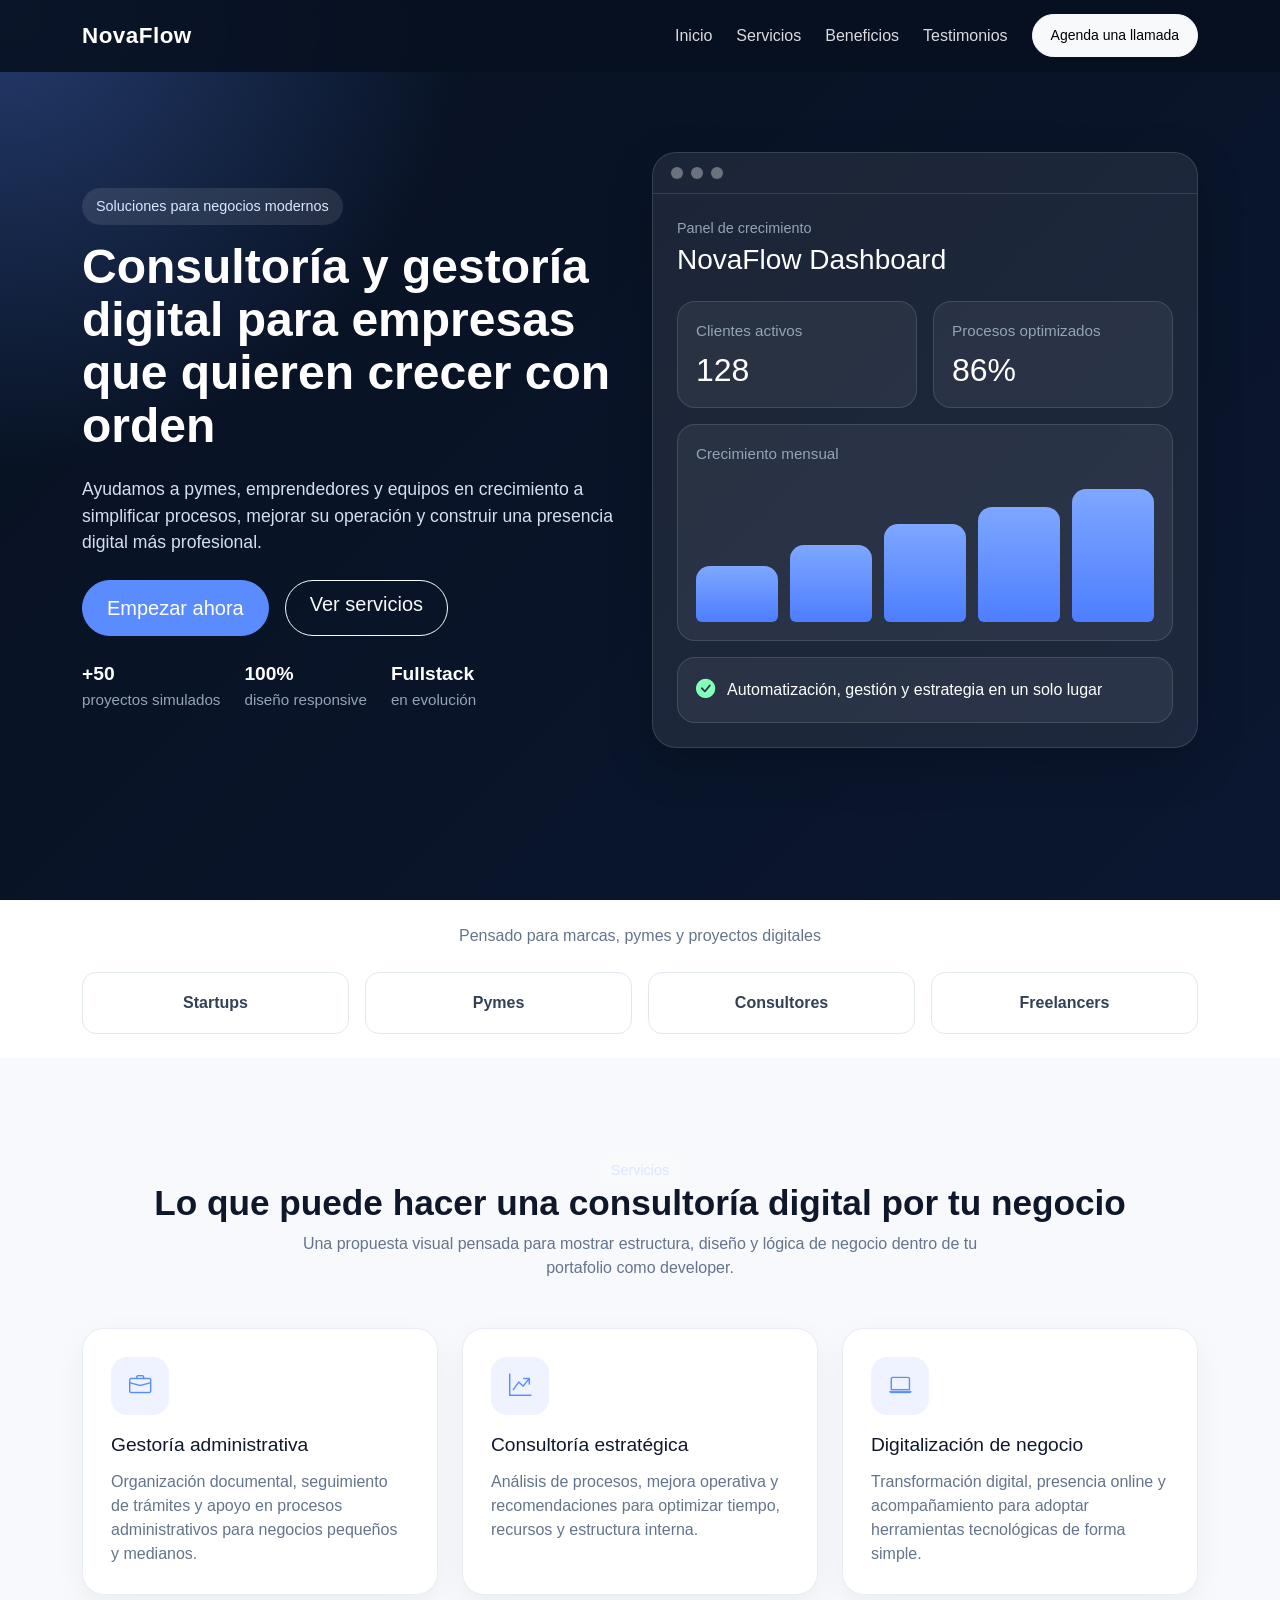
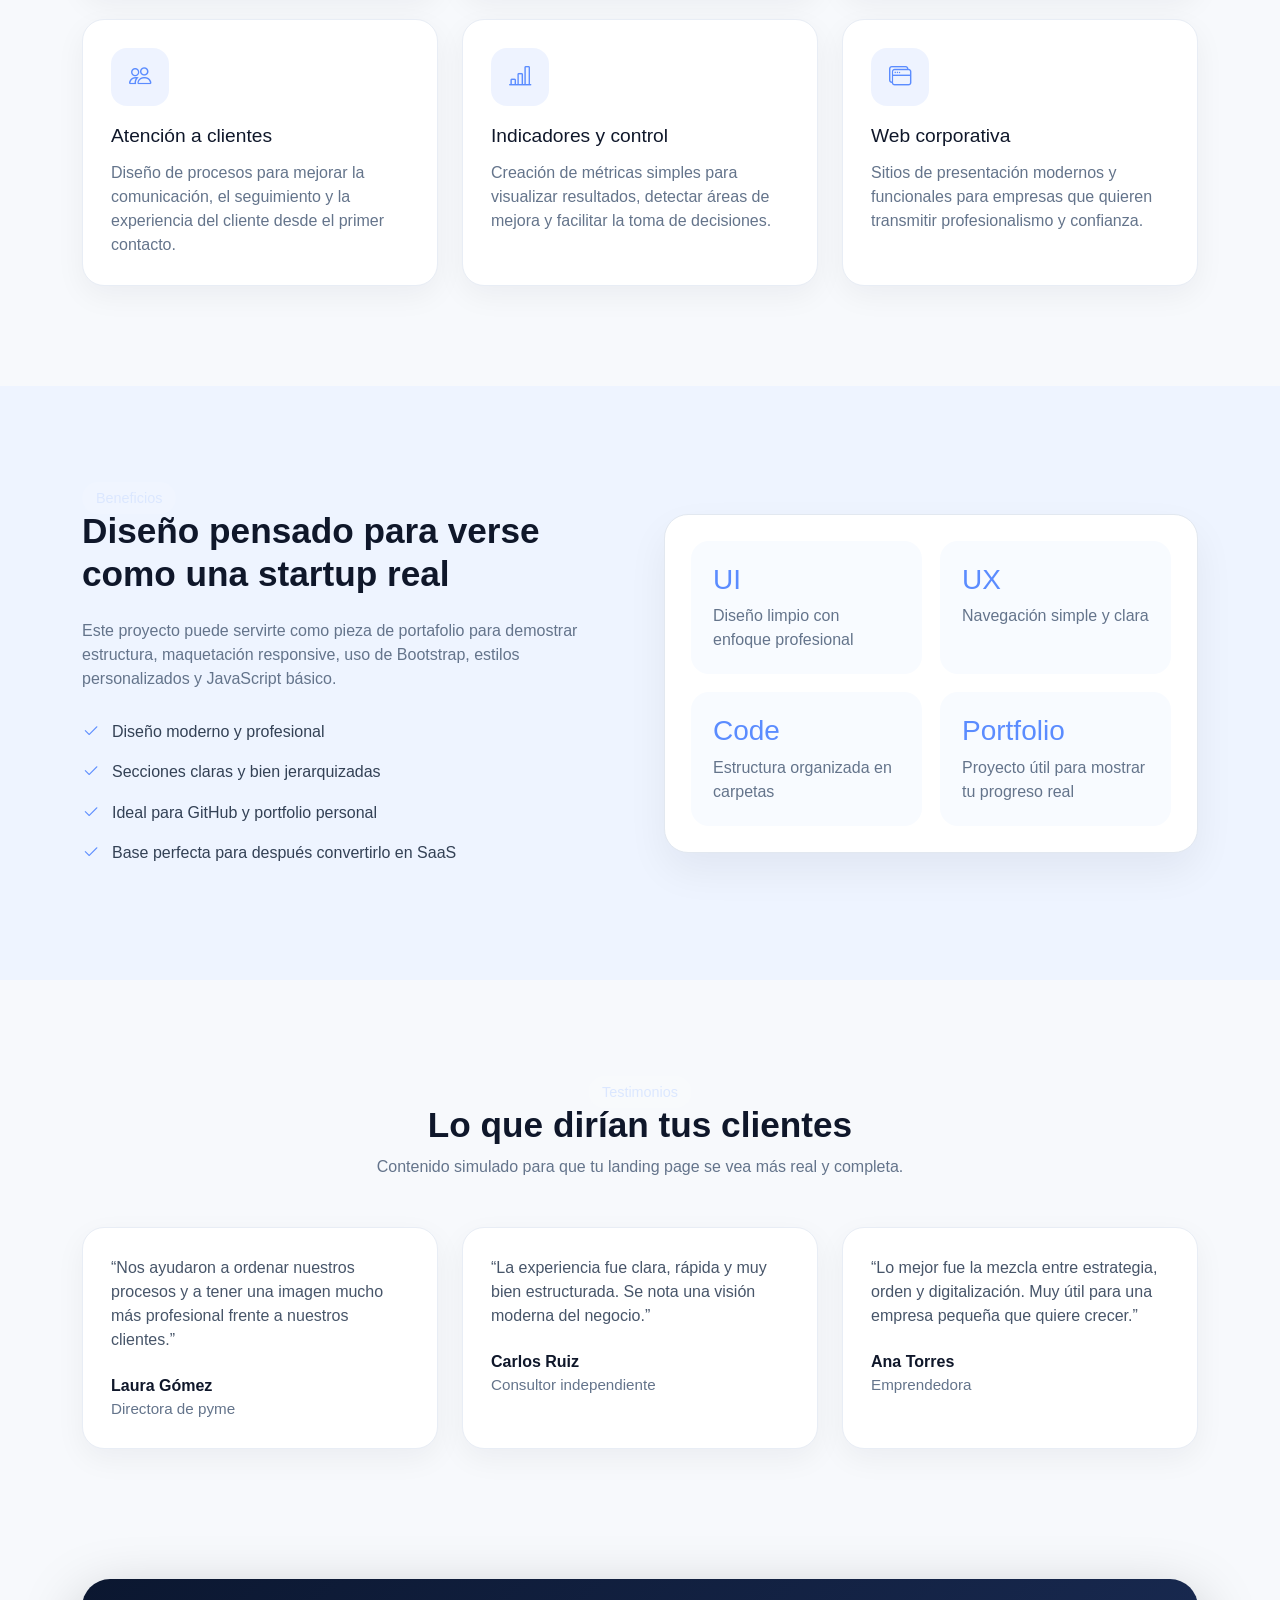
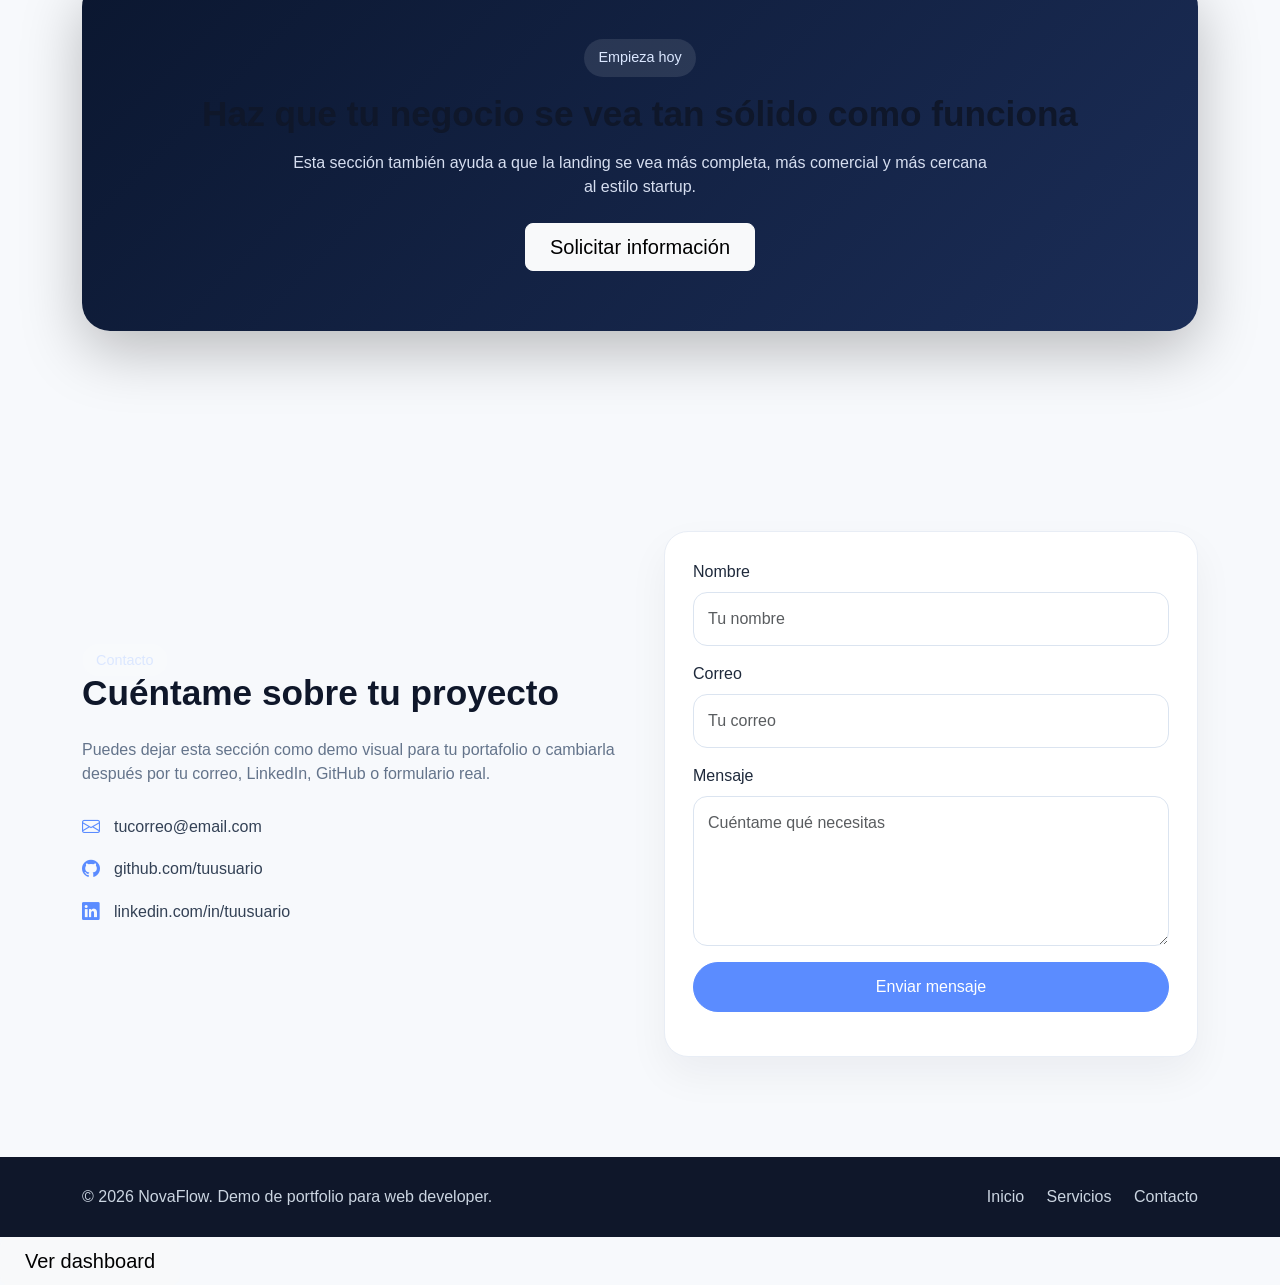
==== index.html @ e95fcbe2 "chore: initialize project structure with html css and js folders" ====
<!DOCTYPE html>
<html lang="es">
<head>
  <meta charset="UTF-8" />
  <meta name="viewport" content="width=device-width, initial-scale=1.0" />
  <title>NovaFlow | Consultoría y Gestión Digital</title>

  <!-- Bootstrap -->
  <link
    href="https://cdn.jsdelivr.net/npm/bootstrap@5.3.3/dist/css/bootstrap.min.css"
    rel="stylesheet"
  />

  <!-- Bootstrap Icons -->
  <link
    rel="stylesheet"
    href="https://cdn.jsdelivr.net/npm/bootstrap-icons@1.11.3/font/bootstrap-icons.min.css"
  />

  <!-- CSS -->
  <link rel="stylesheet" href="css/style.css" />
</head>
<body>

  <!-- NAVBAR -->
  <nav class="navbar navbar-expand-lg fixed-top navbar-dark custom-navbar">
    <div class="container">
      <a class="navbar-brand fw-bold" href="#">NovaFlow</a>

      <button
        class="navbar-toggler"
        type="button"
        data-bs-toggle="collapse"
        data-bs-target="#navbarContent"
        aria-controls="navbarContent"
        aria-expanded="false"
        aria-label="Abrir menú"
      >
        <span class="navbar-toggler-icon"></span>
      </button>

      <div class="collapse navbar-collapse" id="navbarContent">
        <ul class="navbar-nav ms-auto align-items-lg-center gap-lg-2">
          <li class="nav-item"><a class="nav-link" href="#inicio">Inicio</a></li>
          <li class="nav-item"><a class="nav-link" href="#servicios">Servicios</a></li>
          <li class="nav-item"><a class="nav-link" href="#beneficios">Beneficios</a></li>
          <li class="nav-item"><a class="nav-link" href="#testimonios">Testimonios</a></li>
          <li class="nav-item ms-lg-2">
            <a class="btn btn-sm btn-light btn-nav" href="#contacto">Agenda una llamada</a>
          </li>
        </ul>
      </div>
    </div>
  </nav>

  <!-- HERO -->
  <header id="inicio" class="hero-section">
    <div class="container">
      <div class="row align-items-center min-vh-100 py-5">
        <div class="col-lg-6">
          <span class="tag-badge mb-3 d-inline-block">Soluciones para negocios modernos</span>
          <h1 class="hero-title mb-4">
            Consultoría y gestoría digital para empresas que quieren crecer con orden
          </h1>
          <p class="hero-text mb-4">
            Ayudamos a pymes, emprendedores y equipos en crecimiento a simplificar procesos,
            mejorar su operación y construir una presencia digital más profesional.
          </p>

          <div class="d-flex flex-wrap gap-3 mb-4">
            <a href="#contacto" class="btn btn-primary btn-lg px-4">Empezar ahora</a>
            <a href="#servicios" class="btn btn-outline-light btn-lg px-4">Ver servicios</a>
          </div>

          <div class="hero-mini-info d-flex flex-wrap gap-4">
            <div>
              <strong>+50</strong>
              <span>proyectos simulados</span>
            </div>
            <div>
              <strong>100%</strong>
              <span>diseño responsive</span>
            </div>
            <div>
              <strong>Fullstack</strong>
              <span>en evolución</span>
            </div>
          </div>
        </div>

        <div class="col-lg-6 mt-5 mt-lg-0">
          <div class="dashboard-card shadow-lg">
            <div class="dashboard-top">
              <span></span>
              <span></span>
              <span></span>
            </div>

            <div class="dashboard-body">
              <div class="dashboard-header mb-4">
                <p class="small-label mb-1">Panel de crecimiento</p>
                <h3 class="mb-0">NovaFlow Dashboard</h3>
              </div>

              <div class="row g-3">
                <div class="col-6">
                  <div class="metric-box">
                    <p>Clientes activos</p>
                    <h4>128</h4>
                  </div>
                </div>
                <div class="col-6">
                  <div class="metric-box">
                    <p>Procesos optimizados</p>
                    <h4>86%</h4>
                  </div>
                </div>
                <div class="col-12">
                  <div class="chart-box">
                    <p class="mb-3">Crecimiento mensual</p>
                    <div class="bars">
                      <div class="bar bar-1"></div>
                      <div class="bar bar-2"></div>
                      <div class="bar bar-3"></div>
                      <div class="bar bar-4"></div>
                      <div class="bar bar-5"></div>
                    </div>
                  </div>
                </div>
                <div class="col-12">
                  <div class="status-box">
                    <i class="bi bi-check-circle-fill"></i>
                    <span>Automatización, gestión y estrategia en un solo lugar</span>
                  </div>
                </div>
              </div>
            </div>
          </div>
        </div>
      </div>  
    </div>
  </header>

  <!-- LOGOS / TRUST -->
  <section class="trust-section py-4">
    <div class="container">
      <p class="text-center trust-text mb-4">Pensado para marcas, pymes y proyectos digitales</p>
      <div class="row text-center g-3">
        <div class="col-6 col-md-3"><div class="trust-box">Startups</div></div>
        <div class="col-6 col-md-3"><div class="trust-box">Pymes</div></div>
        <div class="col-6 col-md-3"><div class="trust-box">Consultores</div></div>
        <div class="col-6 col-md-3"><div class="trust-box">Freelancers</div></div>
      </div>
    </div>
  </section>

  <!-- SERVICIOS -->
  <section id="servicios" class="section-padding">
    <div class="container">
      <div class="section-heading text-center mb-5 reveal">
        <span class="section-tag">Servicios</span>
        <h2>Lo que puede hacer una consultoría digital por tu negocio</h2>
        <p>
          Una propuesta visual pensada para mostrar estructura, diseño y lógica de negocio
          dentro de tu portafolio como developer.
        </p>
      </div>

      <div class="row g-4">
        <div class="col-md-6 col-lg-4 reveal">
          <div class="service-card h-100">
            <div class="icon-circle"><i class="bi bi-briefcase"></i></div>
            <h3>Gestoría administrativa</h3>
            <p>
              Organización documental, seguimiento de trámites y apoyo en procesos administrativos
              para negocios pequeños y medianos.
            </p>
          </div>
        </div>

        <div class="col-md-6 col-lg-4 reveal">
          <div class="service-card h-100">
            <div class="icon-circle"><i class="bi bi-graph-up-arrow"></i></div>
            <h3>Consultoría estratégica</h3>
            <p>
              Análisis de procesos, mejora operativa y recomendaciones para optimizar tiempo,
              recursos y estructura interna.
            </p>
          </div>
        </div>

        <div class="col-md-6 col-lg-4 reveal">
          <div class="service-card h-100">
            <div class="icon-circle"><i class="bi bi-laptop"></i></div>
            <h3>Digitalización de negocio</h3>
            <p>
              Transformación digital, presencia online y acompañamiento para adoptar herramientas
              tecnológicas de forma simple.
            </p>
          </div>
        </div>

        <div class="col-md-6 col-lg-4 reveal">
          <div class="service-card h-100">
            <div class="icon-circle"><i class="bi bi-people"></i></div>
            <h3>Atención a clientes</h3>
            <p>
              Diseño de procesos para mejorar la comunicación, el seguimiento y la experiencia
              del cliente desde el primer contacto.
            </p>
          </div>
        </div>

        <div class="col-md-6 col-lg-4 reveal">
          <div class="service-card h-100">
            <div class="icon-circle"><i class="bi bi-bar-chart-line"></i></div>
            <h3>Indicadores y control</h3>
            <p>
              Creación de métricas simples para visualizar resultados, detectar áreas de mejora
              y facilitar la toma de decisiones.
            </p>
          </div>
        </div>

        <div class="col-md-6 col-lg-4 reveal">
          <div class="service-card h-100">
            <div class="icon-circle"><i class="bi bi-window-stack"></i></div>
            <h3>Web corporativa</h3>
            <p>
              Sitios de presentación modernos y funcionales para empresas que quieren transmitir
              profesionalismo y confianza.
            </p>
          </div>
        </div>
      </div>
    </div>
  </section>

  <!-- BENEFICIOS -->
  <section id="beneficios" class="benefits-section section-padding">
    <div class="container">
      <div class="row align-items-center g-5">
        <div class="col-lg-6 reveal">
          <span class="section-tag">Beneficios</span>
          <h2 class="mb-4">Diseño pensado para verse como una startup real</h2>
          <p class="benefit-text">
            Este proyecto puede servirte como pieza de portafolio para demostrar estructura,
            maquetación responsive, uso de Bootstrap, estilos personalizados y JavaScript básico.
          </p>

          <div class="benefit-list">
            <div class="benefit-item">
              <i class="bi bi-check2"></i>
              <span>Diseño moderno y profesional</span>
            </div>
            <div class="benefit-item">
              <i class="bi bi-check2"></i>
              <span>Secciones claras y bien jerarquizadas</span>
            </div>
            <div class="benefit-item">
              <i class="bi bi-check2"></i>
              <span>Ideal para GitHub y portfolio personal</span>
            </div>
            <div class="benefit-item">
              <i class="bi bi-check2"></i>
              <span>Base perfecta para después convertirlo en SaaS</span>
            </div>
          </div>
        </div>

        <div class="col-lg-6 reveal">
          <div class="benefit-panel">
            <div class="benefit-stat">
              <h3>UI</h3>
              <p>Diseño limpio con enfoque profesional</p>
            </div>
            <div class="benefit-stat">
              <h3>UX</h3>
              <p>Navegación simple y clara</p>
            </div>
            <div class="benefit-stat">
              <h3>Code</h3>
              <p>Estructura organizada en carpetas</p>
            </div>
            <div class="benefit-stat">
              <h3>Portfolio</h3>
              <p>Proyecto útil para mostrar tu progreso real</p>
            </div>
          </div>
        </div>
      </div>
    </div>
  </section>

  <!-- TESTIMONIOS -->
  <section id="testimonios" class="section-padding">
    <div class="container">
      <div class="section-heading text-center mb-5 reveal">
        <span class="section-tag">Testimonios</span>
        <h2>Lo que dirían tus clientes</h2>
        <p>Contenido simulado para que tu landing page se vea más real y completa.</p>
      </div>

      <div class="row g-4">
        <div class="col-md-4 reveal">
          <div class="testimonial-card h-100">
            <p>
              “Nos ayudaron a ordenar nuestros procesos y a tener una imagen mucho más profesional
              frente a nuestros clientes.”
            </p>
            <div class="testimonial-user">
              <strong>Laura Gómez</strong>
              <span>Directora de pyme</span>
            </div>
          </div>
        </div>

        <div class="col-md-4 reveal">
          <div class="testimonial-card h-100">
            <p>
              “La experiencia fue clara, rápida y muy bien estructurada. Se nota una visión
              moderna del negocio.”
            </p>
            <div class="testimonial-user">
              <strong>Carlos Ruiz</strong>
              <span>Consultor independiente</span>
            </div>
          </div>
        </div>

        <div class="col-md-4 reveal">
          <div class="testimonial-card h-100">
            <p>
              “Lo mejor fue la mezcla entre estrategia, orden y digitalización. Muy útil para
              una empresa pequeña que quiere crecer.”
            </p>
            <div class="testimonial-user">
              <strong>Ana Torres</strong>
              <span>Emprendedora</span>
            </div>
          </div>
        </div>
      </div>
    </div>
  </section>

  <!-- CTA -->
  <section class="cta-section">
    <div class="container">
      <div class="cta-box text-center reveal">
        <span class="section-tag mb-3 d-inline-block">Empieza hoy</span>
        <h2 class="mb-3">Haz que tu negocio se vea tan sólido como funciona</h2>
        <p class="mb-4">
          Esta sección también ayuda a que la landing se vea más completa, más comercial y más cercana al estilo startup.
        </p>
        <a href="#contacto" class="btn btn-light btn-lg px-4">Solicitar información</a>
      </div>
    </div>
  </section>

  <!-- CONTACTO -->
  <section id="contacto" class="section-padding">
    <div class="container">
      <div class="row g-5 align-items-center">
        <div class="col-lg-6 reveal">
          <span class="section-tag">Contacto</span>
          <h2 class="mb-4">Cuéntame sobre tu proyecto</h2>
          <p class="contact-text">
            Puedes dejar esta sección como demo visual para tu portafolio o cambiarla después
            por tu correo, LinkedIn, GitHub o formulario real.
          </p>

          <div class="contact-info">
            <div class="contact-item">
              <i class="bi bi-envelope"></i>
              <span>tucorreo@email.com</span>
            </div>
            <div class="contact-item">
              <i class="bi bi-github"></i>
              <span>github.com/tuusuario</span>
            </div>
            <div class="contact-item">
              <i class="bi bi-linkedin"></i>
              <span>linkedin.com/in/tuusuario</span>
            </div>
          </div>
        </div>

        <div class="col-lg-6 reveal">
          <form class="contact-form" id="contactForm">
            <div class="mb-3">
              <label for="nombre" class="form-label">Nombre</label>
              <input type="text" class="form-control" id="nombre" placeholder="Tu nombre" />
            </div>

            <div class="mb-3">
              <label for="email" class="form-label">Correo</label>
              <input type="email" class="form-control" id="email" placeholder="Tu correo" />
            </div>

            <div class="mb-3">
              <label for="mensaje" class="form-label">Mensaje</label>
              <textarea class="form-control" id="mensaje" rows="5" placeholder="Cuéntame qué necesitas"></textarea>
            </div>

            <button type="submit" class="btn btn-primary w-100">Enviar mensaje</button>
            <p id="formResponse" class="form-response mt-3 mb-0"></p>
          </form>
        </div>
      </div>
    </div>
  </section>

  <!-- FOOTER -->
  <footer class="footer-section">
    <div class="container">
      <div class="d-flex flex-column flex-md-row justify-content-between align-items-center gap-3">
        <p class="mb-0">© 2026 NovaFlow. Demo de portfolio para web developer.</p>
        <div class="footer-links">
          <a href="#inicio">Inicio</a>
          <a href="#servicios">Servicios</a>
          <a href="#contacto">Contacto</a>
        </div>
      </div>
    </div>
  </footer>

  <!-- Bootstrap -->
  <script src="https://cdn.jsdelivr.net/npm/bootstrap@5.3.3/dist/js/bootstrap.bundle.min.js"></script>
<a href="dashboard.html" class="btn btn-light btn-lg px-4">Ver dashboard</a>
  <!-- JS -->
  <script src="js/script.js"></script>
</body>
</html>
---- css/style.css ----
:root {
  --bg-dark: #071120;
  --bg-dark-2: #0b1730;
  --primary: #5b8cff;
  --primary-hover: #4579f5;
  --light: #ffffff;
  --text: #d6def0;
  --muted: #94a3b8;
  --card: rgba(255, 255, 255, 0.06);
  --border: rgba(255, 255, 255, 0.12);
  --shadow: 0 20px 60px rgba(0, 0, 0, 0.25);
}

html {
  scroll-behavior: smooth;
}

body {
  font-family: Arial, Helvetica, sans-serif;
  background-color: #f7f9fc;
  color: #1e293b;
}

a {
  text-decoration: none;
}

.custom-navbar {
  background: rgba(7, 17, 32, 0.88);
  backdrop-filter: blur(10px);
  transition: 0.3s ease;
  padding: 14px 0;
}

.custom-navbar .navbar-brand {
  font-size: 1.4rem;
  letter-spacing: 0.5px;
}

.custom-navbar .nav-link {
  color: rgba(255, 255, 255, 0.85);
  transition: 0.3s;
}

.custom-navbar .nav-link:hover {
  color: #ffffff;
}

.btn-nav {
  border-radius: 999px;
  padding: 10px 18px;
}

.hero-section {
  background:
    radial-gradient(circle at top left, rgba(91, 140, 255, 0.35), transparent 30%),
    linear-gradient(135deg, var(--bg-dark), var(--bg-dark-2));
  color: var(--light);
  overflow: hidden;
}

.tag-badge,
.section-tag {
  background: rgba(255, 255, 255, 0.1);
  color: #dbe7ff;
  padding: 8px 14px;
  border-radius: 999px;
  font-size: 0.9rem;
}

.hero-title {
  font-size: 3rem;
  line-height: 1.1;
  font-weight: 700;
  max-width: 620px;
}

.hero-text {
  font-size: 1.1rem;
  color: var(--text);
  max-width: 560px;
}

.hero-mini-info strong {
  display: block;
  font-size: 1.2rem;
  color: #ffffff;
}

.hero-mini-info span {
  color: var(--muted);
  font-size: 0.95rem;
}

.dashboard-card {
  background: rgba(255, 255, 255, 0.08);
  border: 1px solid var(--border);
  border-radius: 24px;
  overflow: hidden;
  box-shadow: var(--shadow);
}

.dashboard-top {
  padding: 14px 18px;
  border-bottom: 1px solid var(--border);
  display: flex;
  gap: 8px;
}

.dashboard-top span {
  width: 12px;
  height: 12px;
  border-radius: 50%;
  background: rgba(255, 255, 255, 0.35);
}

.dashboard-body {
  padding: 24px;
}

.small-label {
  color: var(--muted);
  font-size: 0.9rem;
}

.dashboard-body h3 {
  color: #ffffff;
}

.metric-box,
.chart-box,
.status-box {
  background: var(--card);
  border: 1px solid var(--border);
  border-radius: 18px;
  padding: 18px;
  color: #ffffff;
}

.metric-box p,
.chart-box p {
  margin-bottom: 8px;
  color: var(--muted);
  font-size: 0.95rem;
}

.metric-box h4 {
  font-size: 2rem;
  margin: 0;
}

.bars {
  display: flex;
  align-items: end;
  gap: 12px;
  height: 140px;
}

.bar {
  flex: 1;
  border-radius: 14px 14px 6px 6px;
  background: linear-gradient(180deg, #7ea7ff, #4d7eff);
}

.bar-1 { height: 40%; }
.bar-2 { height: 55%; }
.bar-3 { height: 70%; }
.bar-4 { height: 82%; }
.bar-5 { height: 95%; }

.status-box {
  display: flex;
  align-items: center;
  gap: 12px;
}

.status-box i {
  color: #85ffb7;
  font-size: 1.2rem;
}

.trust-section {
  background: #ffffff;
}

.trust-text {
  color: #64748b;
}

.trust-box {
  border: 1px solid #e2e8f0;
  border-radius: 14px;
  padding: 18px;
  background: #fff;
  font-weight: 600;
  color: #334155;
}

.section-padding {
  padding: 100px 0;
}

.section-heading h2,
.benefits-section h2,
.cta-box h2,
#contacto h2 {
  font-size: 2.2rem;
  font-weight: 700;
  color: #0f172a;
}

.section-heading p,
.benefit-text,
.contact-text {
  color: #64748b;
  max-width: 720px;
  margin-left: auto;
  margin-right: auto;
}

.service-card {
  background: #ffffff;
  border: 1px solid #e8edf5;
  border-radius: 22px;
  padding: 28px;
  transition: transform 0.3s ease, box-shadow 0.3s ease;
  box-shadow: 0 10px 30px rgba(15, 23, 42, 0.05);
}

.service-card:hover {
  transform: translateY(-8px);
  box-shadow: 0 18px 40px rgba(15, 23, 42, 0.08);
}

.service-card h3 {
  font-size: 1.2rem;
  margin-bottom: 14px;
  color: #0f172a;
}

.service-card p {
  color: #64748b;
  margin-bottom: 0;
}

.icon-circle {
  width: 58px;
  height: 58px;
  border-radius: 16px;
  display: inline-flex;
  justify-content: center;
  align-items: center;
  background: rgba(91, 140, 255, 0.1);
  color: var(--primary);
  font-size: 1.4rem;
  margin-bottom: 18px;
}

.benefits-section {
  background: #eef4ff;
}

.benefit-list {
  margin-top: 28px;
}

.benefit-item {
  display: flex;
  align-items: center;
  gap: 12px;
  margin-bottom: 14px;
  color: #334155;
}

.benefit-item i {
  color: var(--primary);
  font-size: 1.1rem;
}

.benefit-panel {
  background: #ffffff;
  border: 1px solid #e2e8f0;
  border-radius: 24px;
  padding: 26px;
  box-shadow: 0 18px 40px rgba(15, 23, 42, 0.06);
  display: grid;
  grid-template-columns: repeat(2, 1fr);
  gap: 18px;
}

.benefit-stat {
  background: #f8fbff;
  border-radius: 18px;
  padding: 22px;
}

.benefit-stat h3 {
  margin-bottom: 8px;
  color: var(--primary);
}

.benefit-stat p {
  margin: 0;
  color: #64748b;
}

.testimonial-card {
  background: #ffffff;
  border: 1px solid #e8edf5;
  border-radius: 22px;
  padding: 28px;
  box-shadow: 0 10px 30px rgba(15, 23, 42, 0.05);
}

.testimonial-card p {
  color: #475569;
  font-size: 1rem;
  margin-bottom: 22px;
}

.testimonial-user {
  display: flex;
  flex-direction: column;
}

.testimonial-user strong {
  color: #0f172a;
}

.testimonial-user span {
  color: #64748b;
  font-size: 0.95rem;
}

.cta-section {
  padding: 30px 0 100px;
}

.cta-box {
  background: linear-gradient(135deg, #0b1730, #1b2d57);
  color: #ffffff;
  padding: 60px 30px;
  border-radius: 28px;
  box-shadow: var(--shadow);
}

.cta-box p {
  color: #d6def0;
  max-width: 700px;
  margin-left: auto;
  margin-right: auto;
}

.contact-info {
  margin-top: 28px;
}

.contact-item {
  display: flex;
  align-items: center;
  gap: 14px;
  margin-bottom: 16px;
  color: #334155;
}

.contact-item i {
  font-size: 1.1rem;
  color: var(--primary);
}

.contact-form {
  background: #ffffff;
  border: 1px solid #e8edf5;
  border-radius: 24px;
  padding: 28px;
  box-shadow: 0 18px 40px rgba(15, 23, 42, 0.05);
}

.contact-form .form-control {
  border-radius: 14px;
  padding: 14px;
  border: 1px solid #dbe4f0;
}

.contact-form .form-control:focus {
  box-shadow: 0 0 0 0.2rem rgba(91, 140, 255, 0.15);
  border-color: var(--primary);
}

.form-response {
  font-size: 0.95rem;
  color: var(--primary);
}

.footer-section {
  background: #0f172a;
  color: #cbd5e1;
  padding: 28px 0;
}

.footer-links a {
  color: #cbd5e1;
  margin-left: 18px;
  transition: 0.3s;
}

.footer-links a:hover {
  color: #ffffff;
}

.btn-primary {
  background-color: var(--primary);
  border-color: var(--primary);
  border-radius: 999px;
  padding-top: 12px;
  padding-bottom: 12px;
}

.btn-primary:hover {
  background-color: var(--primary-hover);
  border-color: var(--primary-hover);
}

.btn-outline-light {
  border-radius: 999px;
}

.reveal {
  opacity: 0;
  transform: translateY(40px);
  transition: all 0.8s ease;
}

.reveal.active {
  opacity: 1;
  transform: translateY(0);
}

@media (max-width: 991px) {
  .hero-title {
    font-size: 2.3rem;
  }

  .benefit-panel {
    grid-template-columns: 1fr;
  }
}

@media (max-width: 576px) {
  .hero-title {
    font-size: 2rem;
  }

  .section-heading h2,
  .benefits-section h2,
  .cta-box h2,
  #contacto h2 {
    font-size: 1.8rem;
  }

  .dashboard-body {
    padding: 18px;
  }

  .service-card,
  .testimonial-card,
  .contact-form {
    padding: 22px;
  }
}
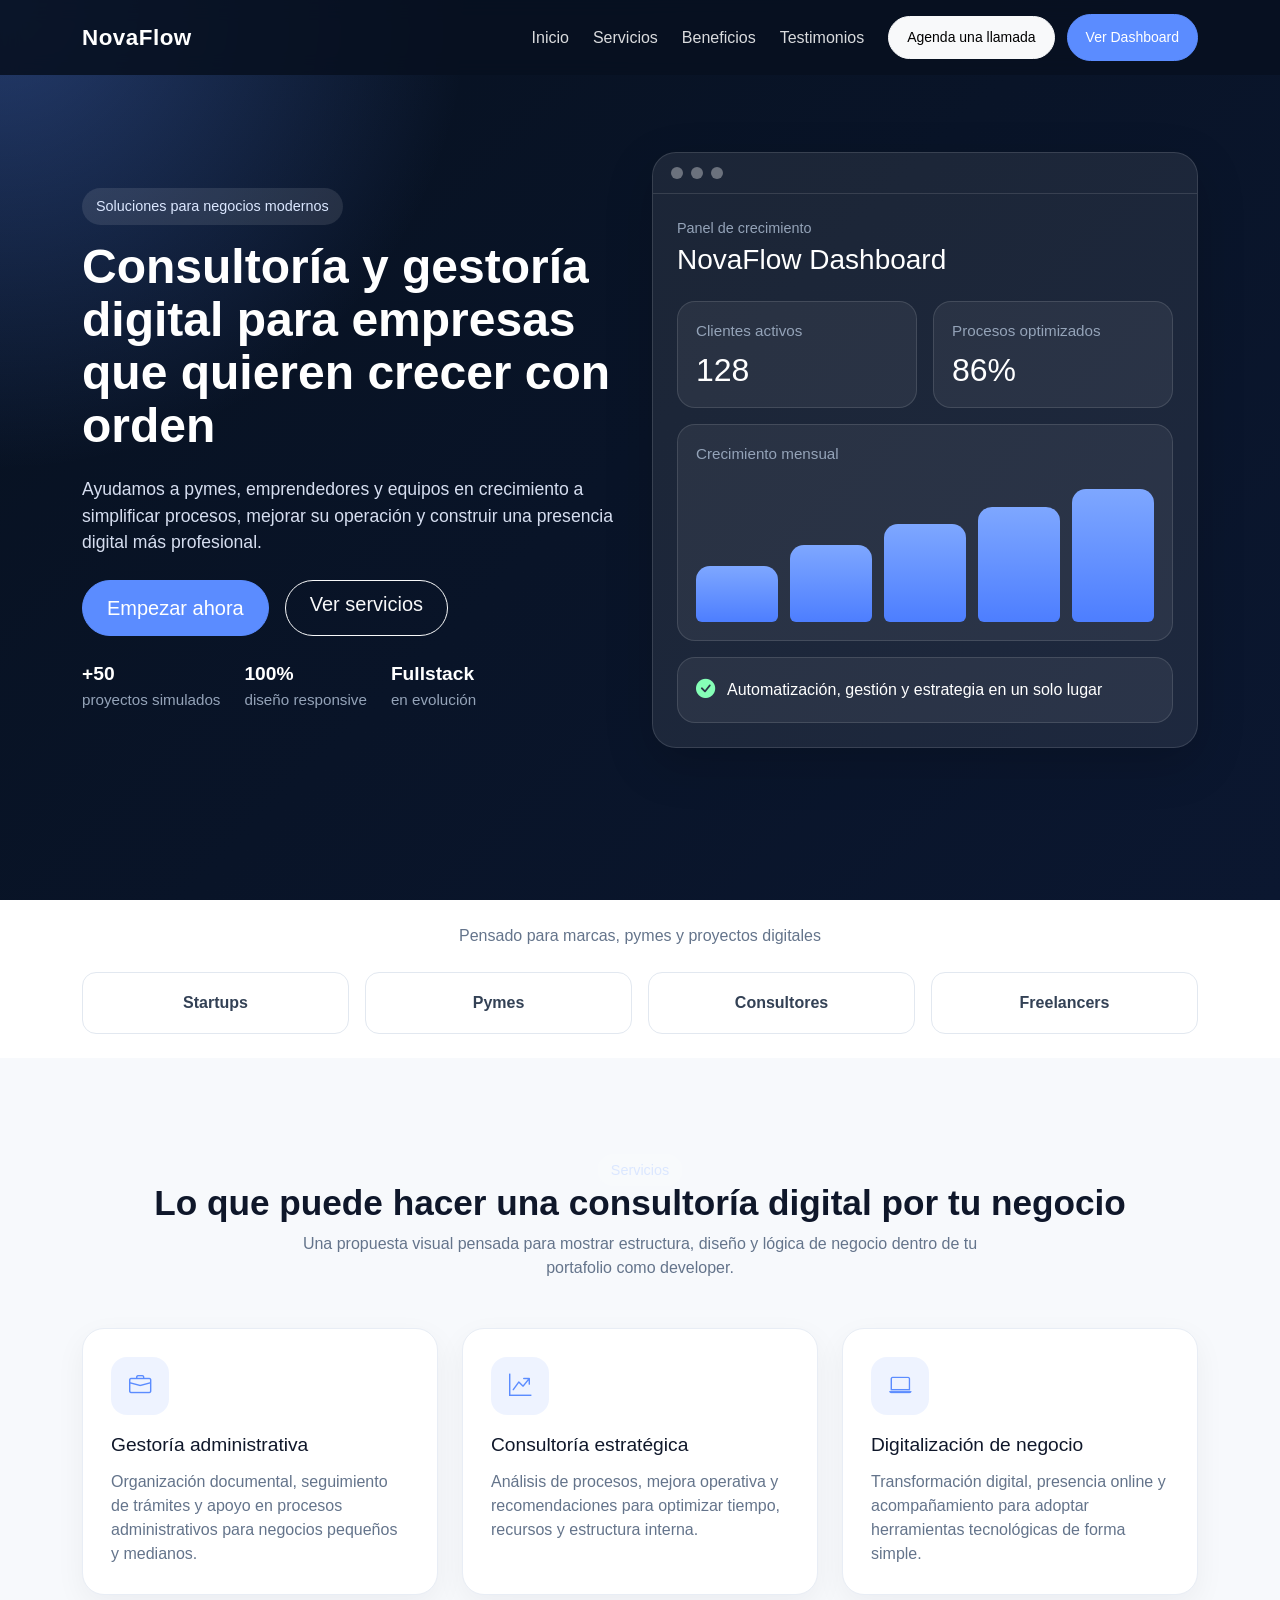
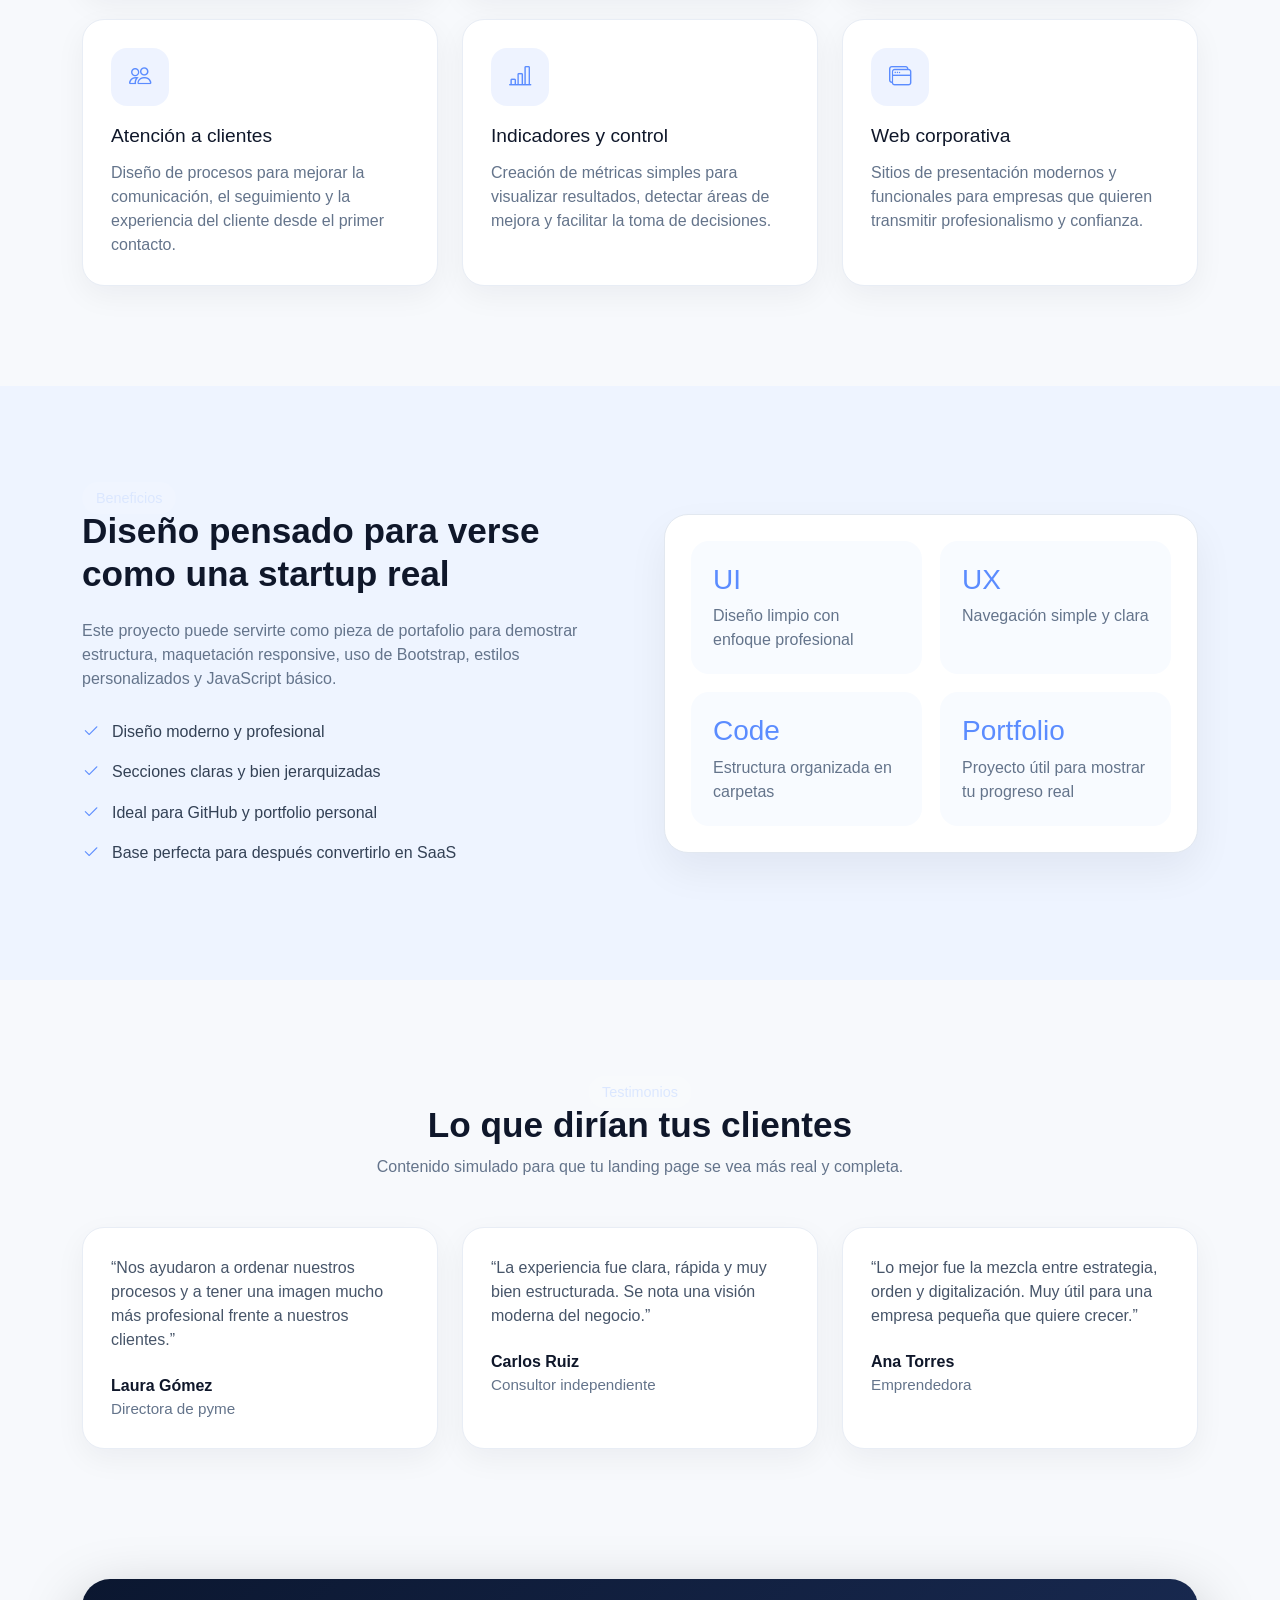
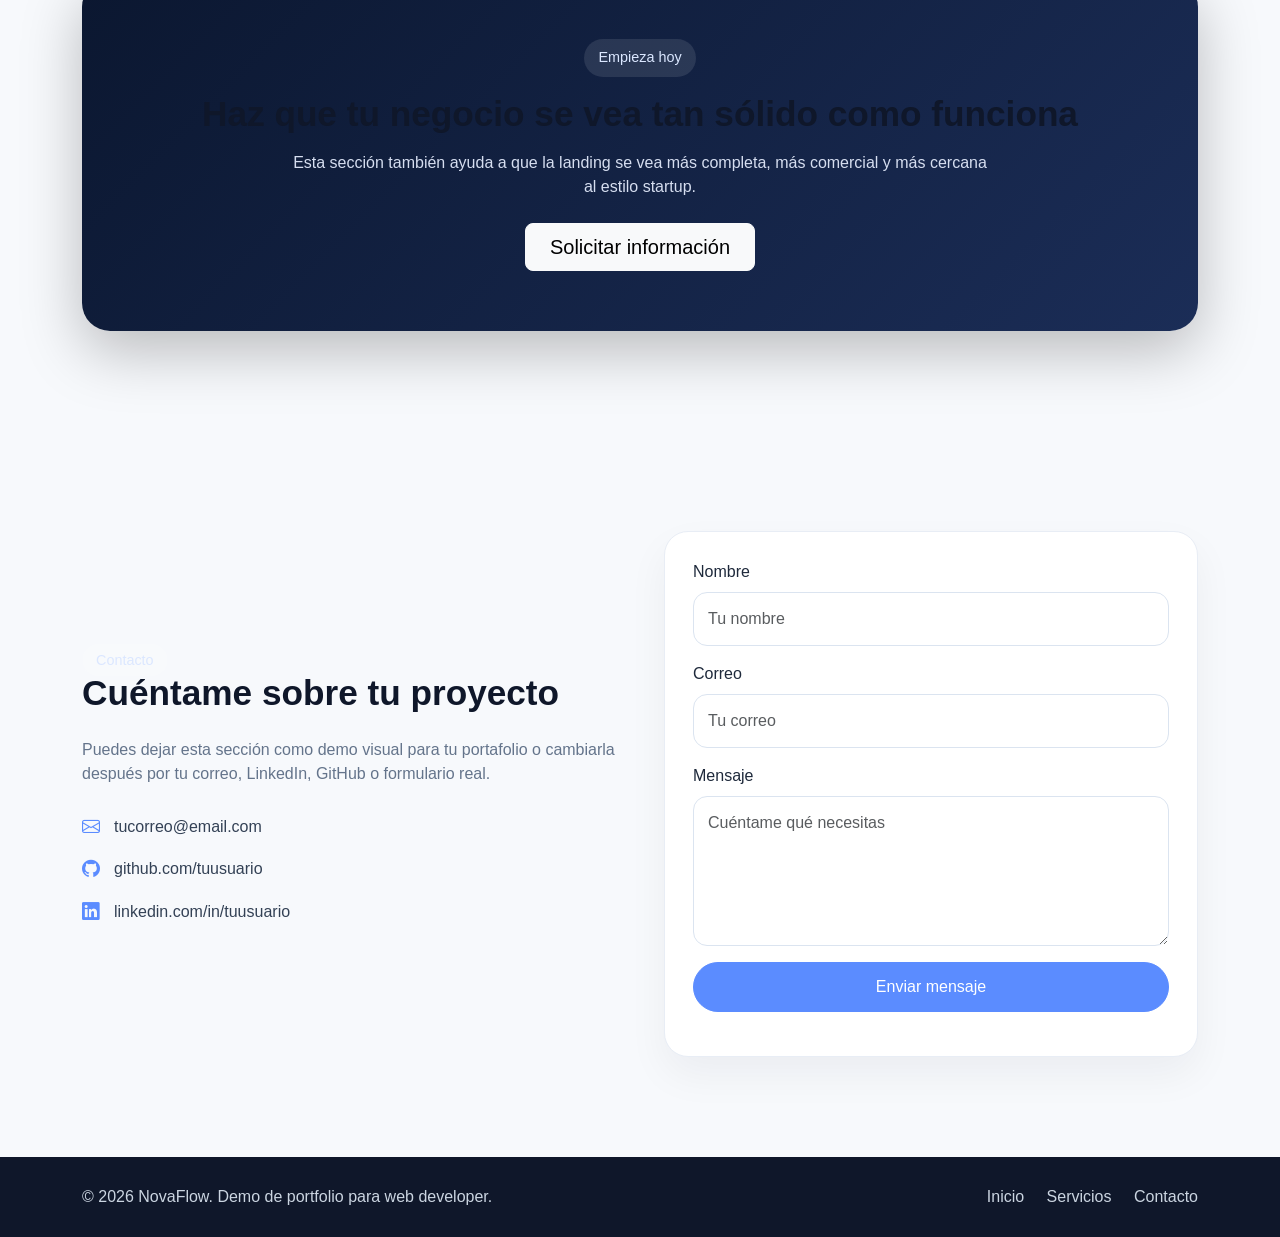
==== commit 25918162: "fix: move dashboard link from stray position to navbar" ====
--- a/index.html
+++ b/index.html
@@ -47,6 +47,9 @@
           <li class="nav-item"><a class="nav-link" href="#testimonios">Testimonios</a></li>
           <li class="nav-item ms-lg-2">
             <a class="btn btn-sm btn-light btn-nav" href="#contacto">Agenda una llamada</a>
+          </li>
+          <li class="nav-item ms-lg-1">
+            <a class="btn btn-sm btn-primary btn-nav" href="dashboard.html">Ver Dashboard</a>
           </li>
         </ul>
       </div>
@@ -427,8 +430,7 @@
 
   <!-- Bootstrap -->
   <script src="https://cdn.jsdelivr.net/npm/bootstrap@5.3.3/dist/js/bootstrap.bundle.min.js"></script>
-<a href="dashboard.html" class="btn btn-light btn-lg px-4">Ver dashboard</a>
   <!-- JS -->
   <script src="js/script.js"></script>
 </body>
-</html>+</html>
--- a/css/style.css
+++ b/css/style.css
@@ -467,4 +467,4 @@
   .contact-form {
     padding: 22px;
   }
-}+}
